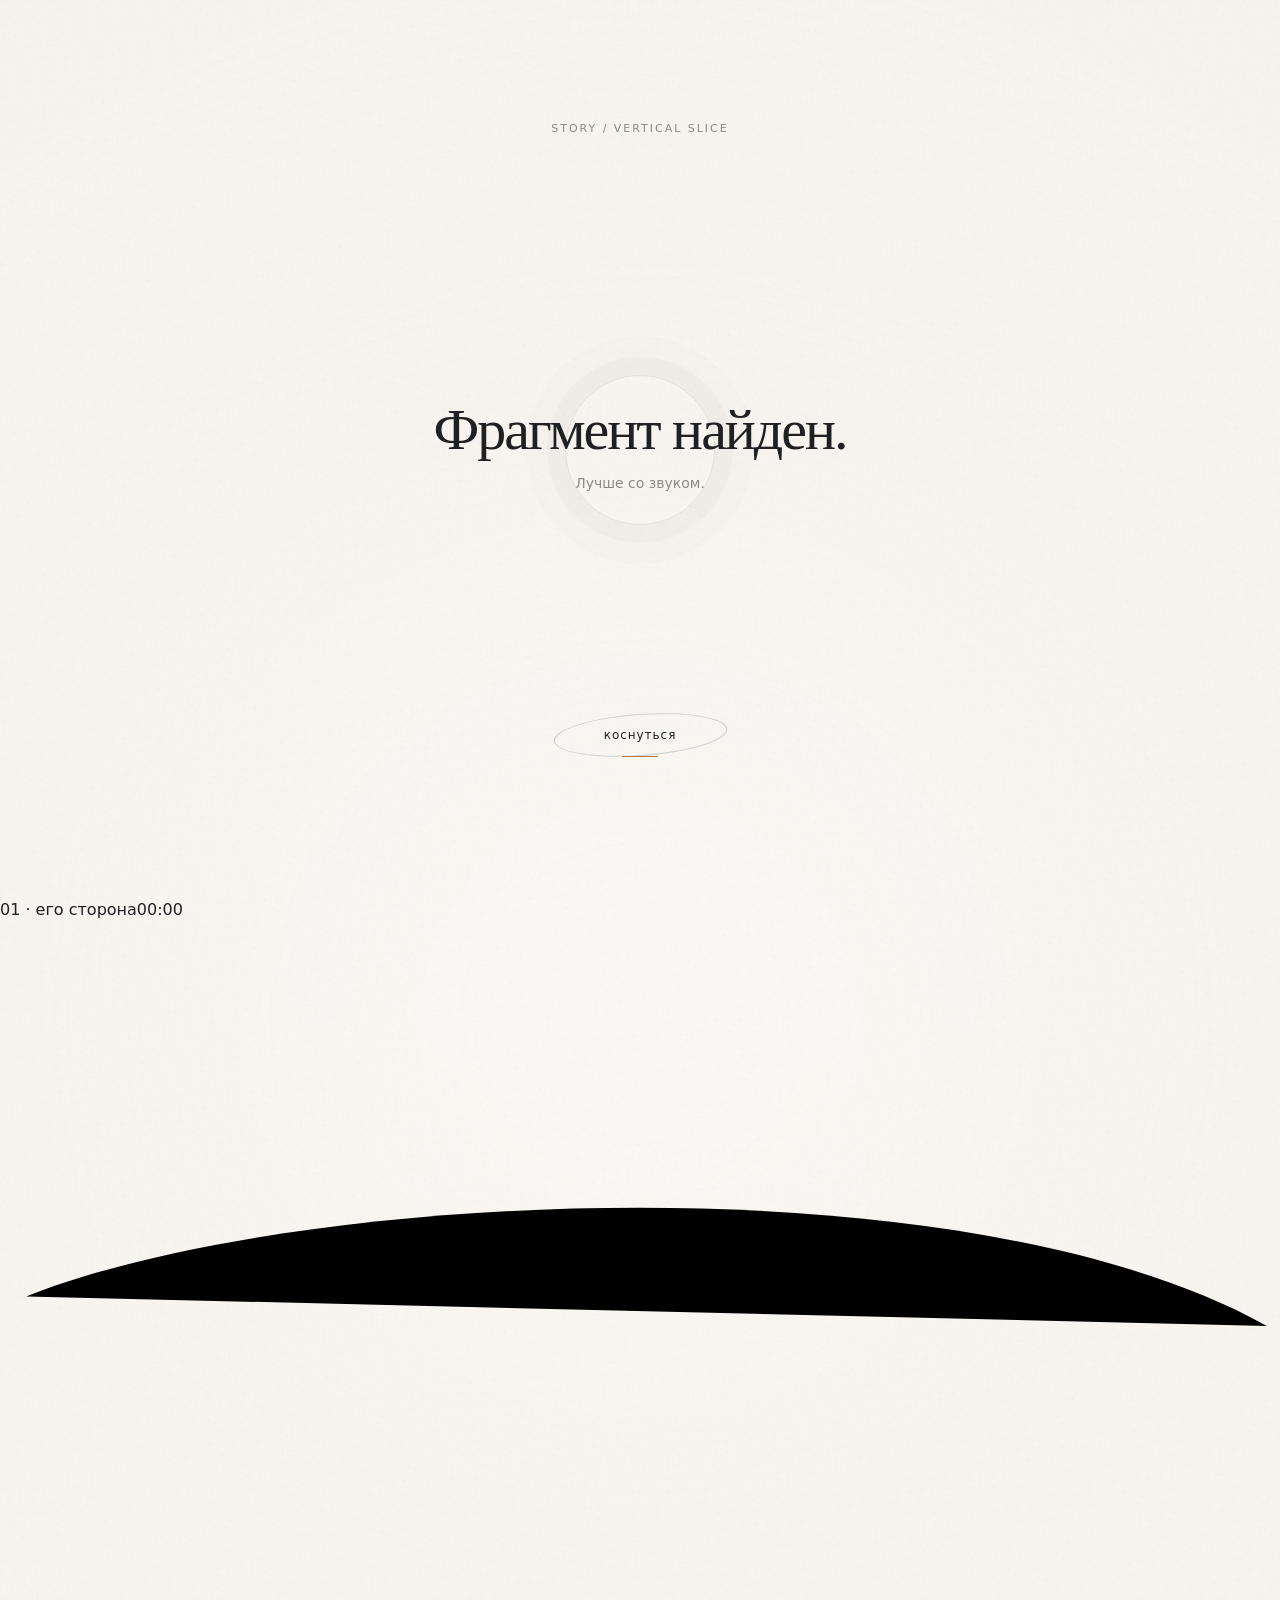
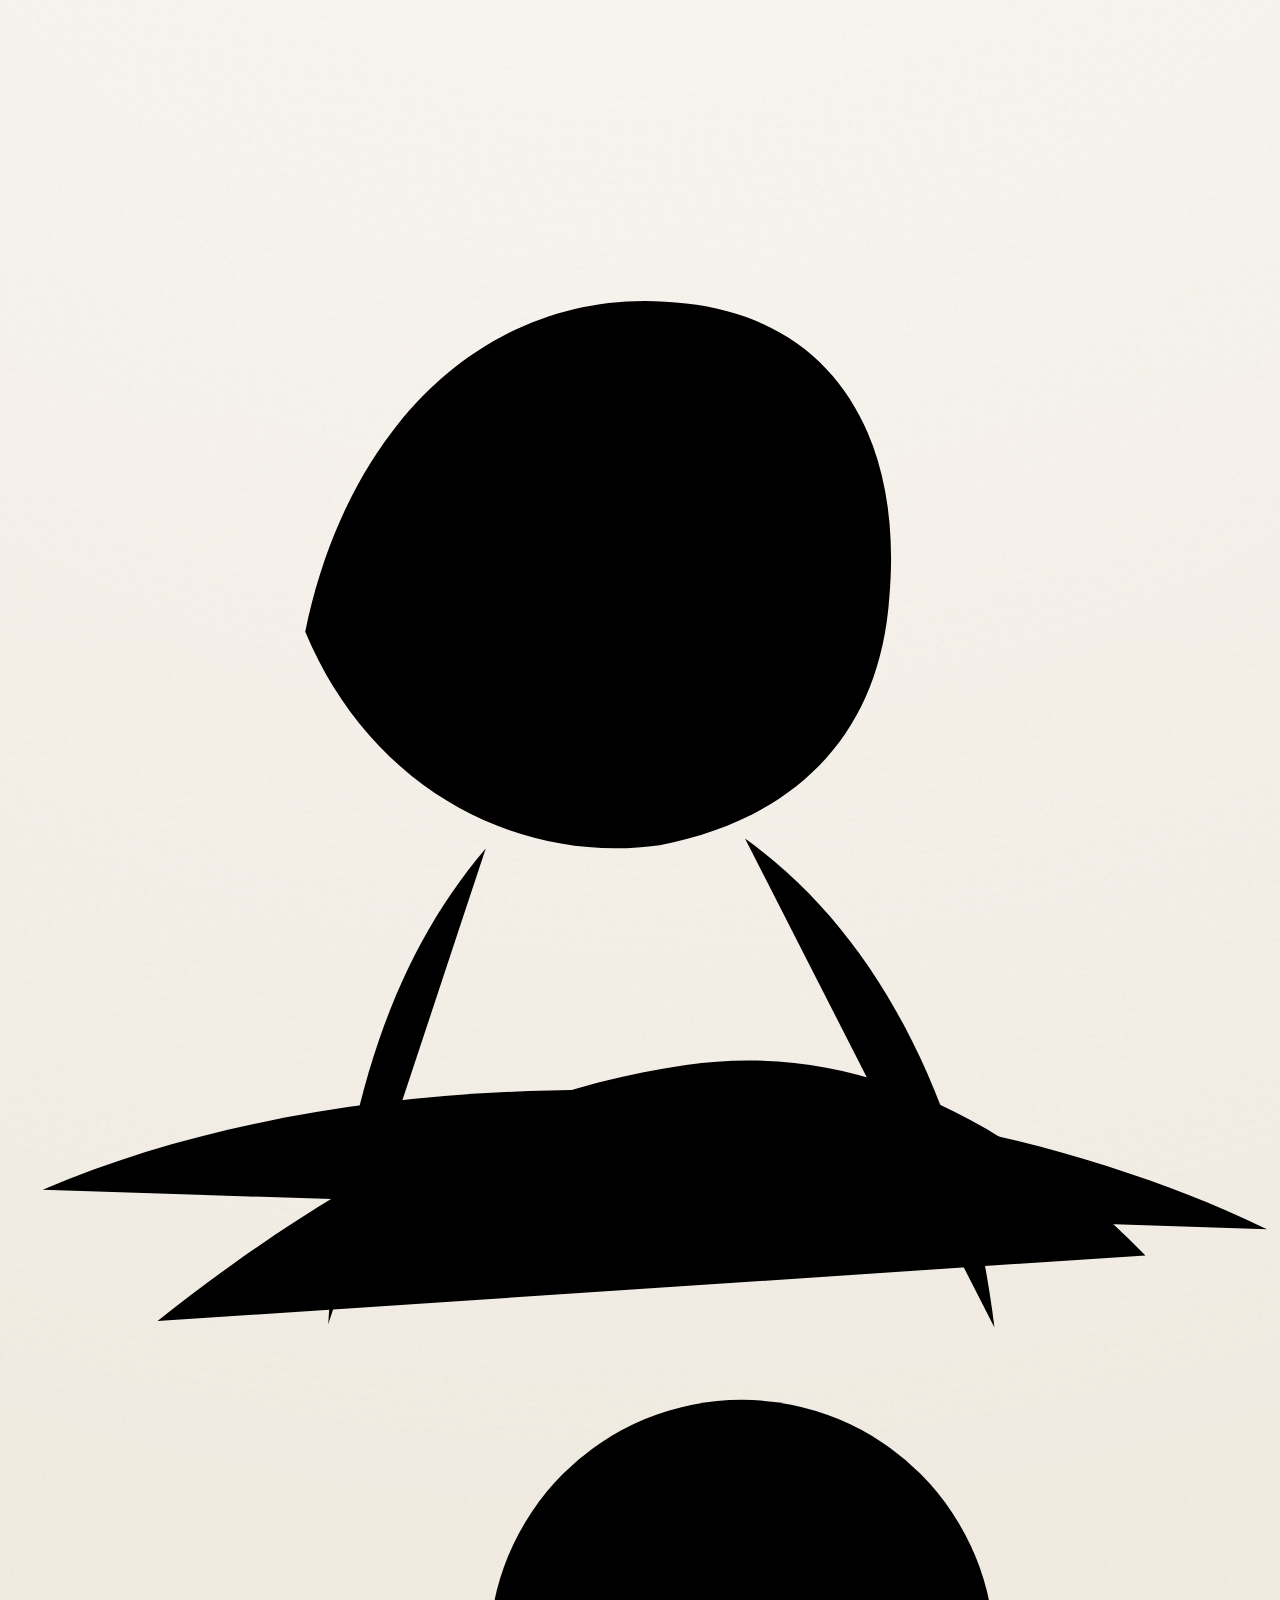
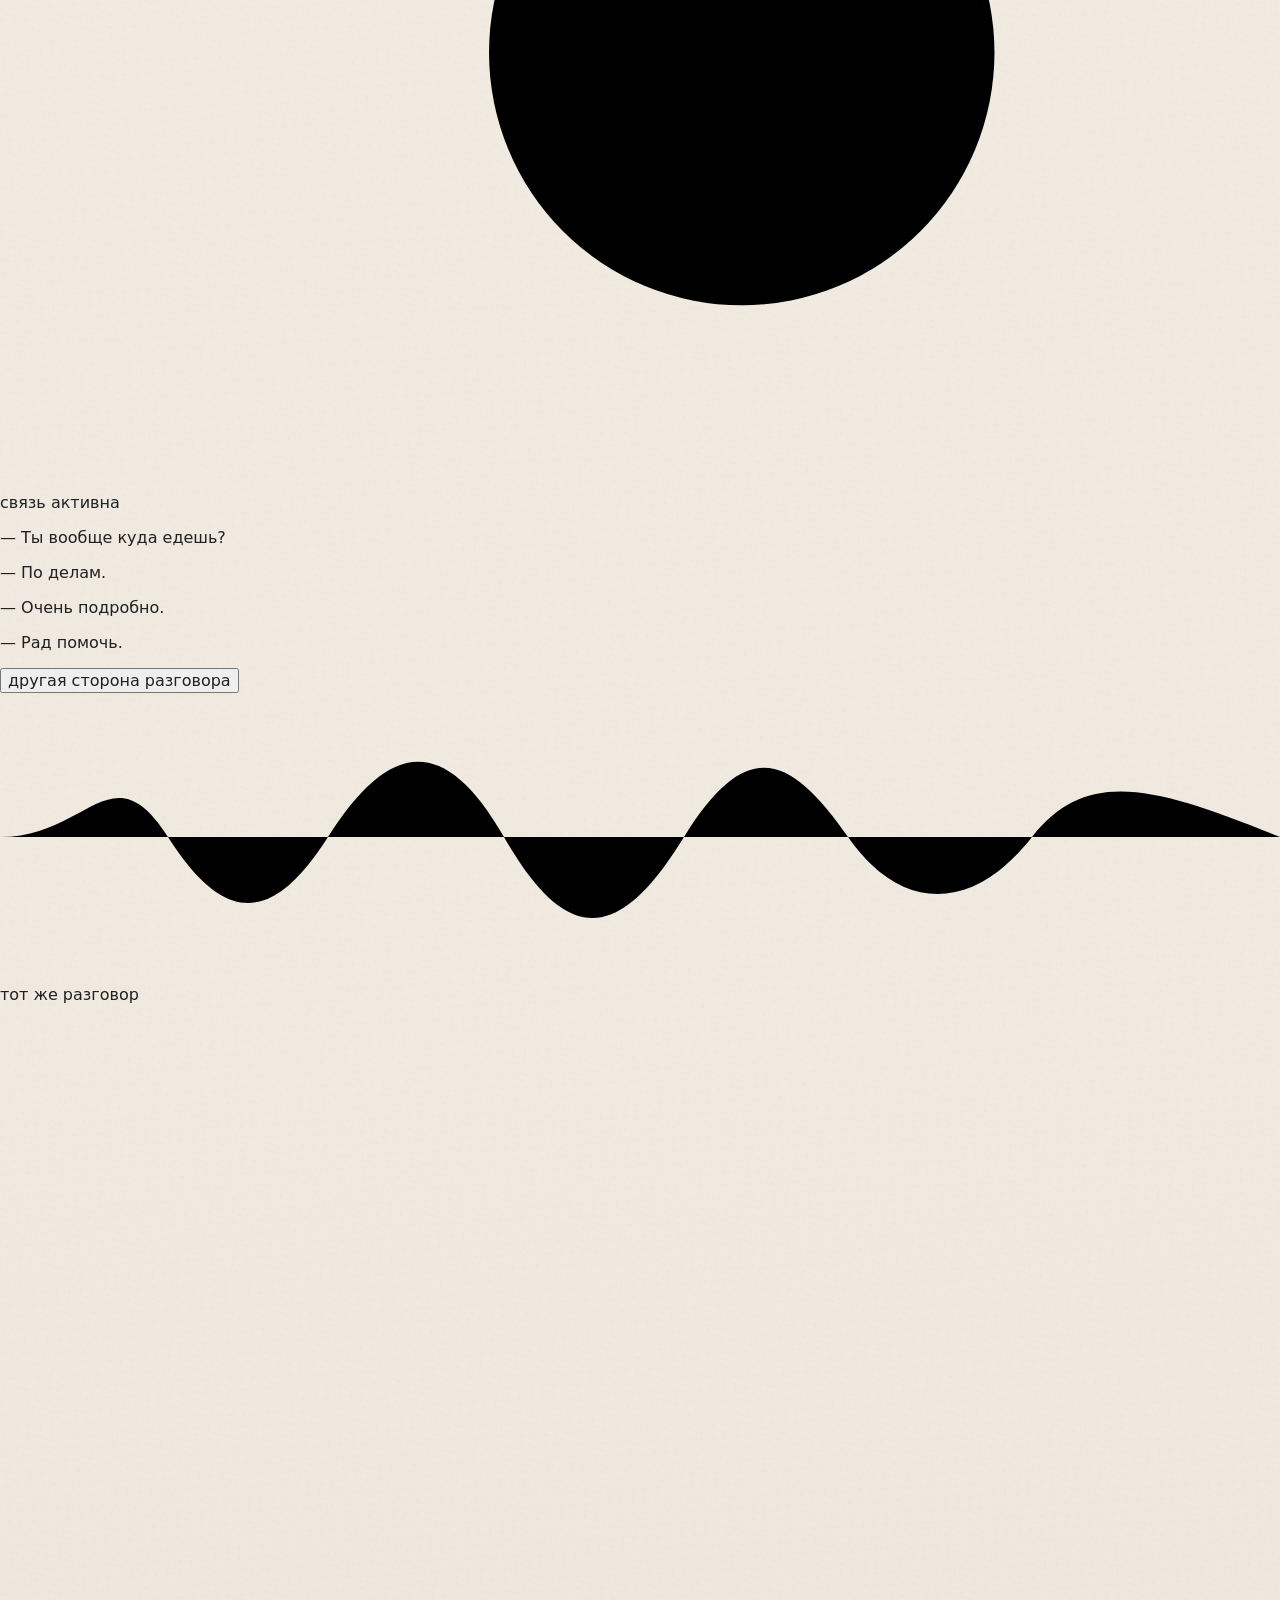
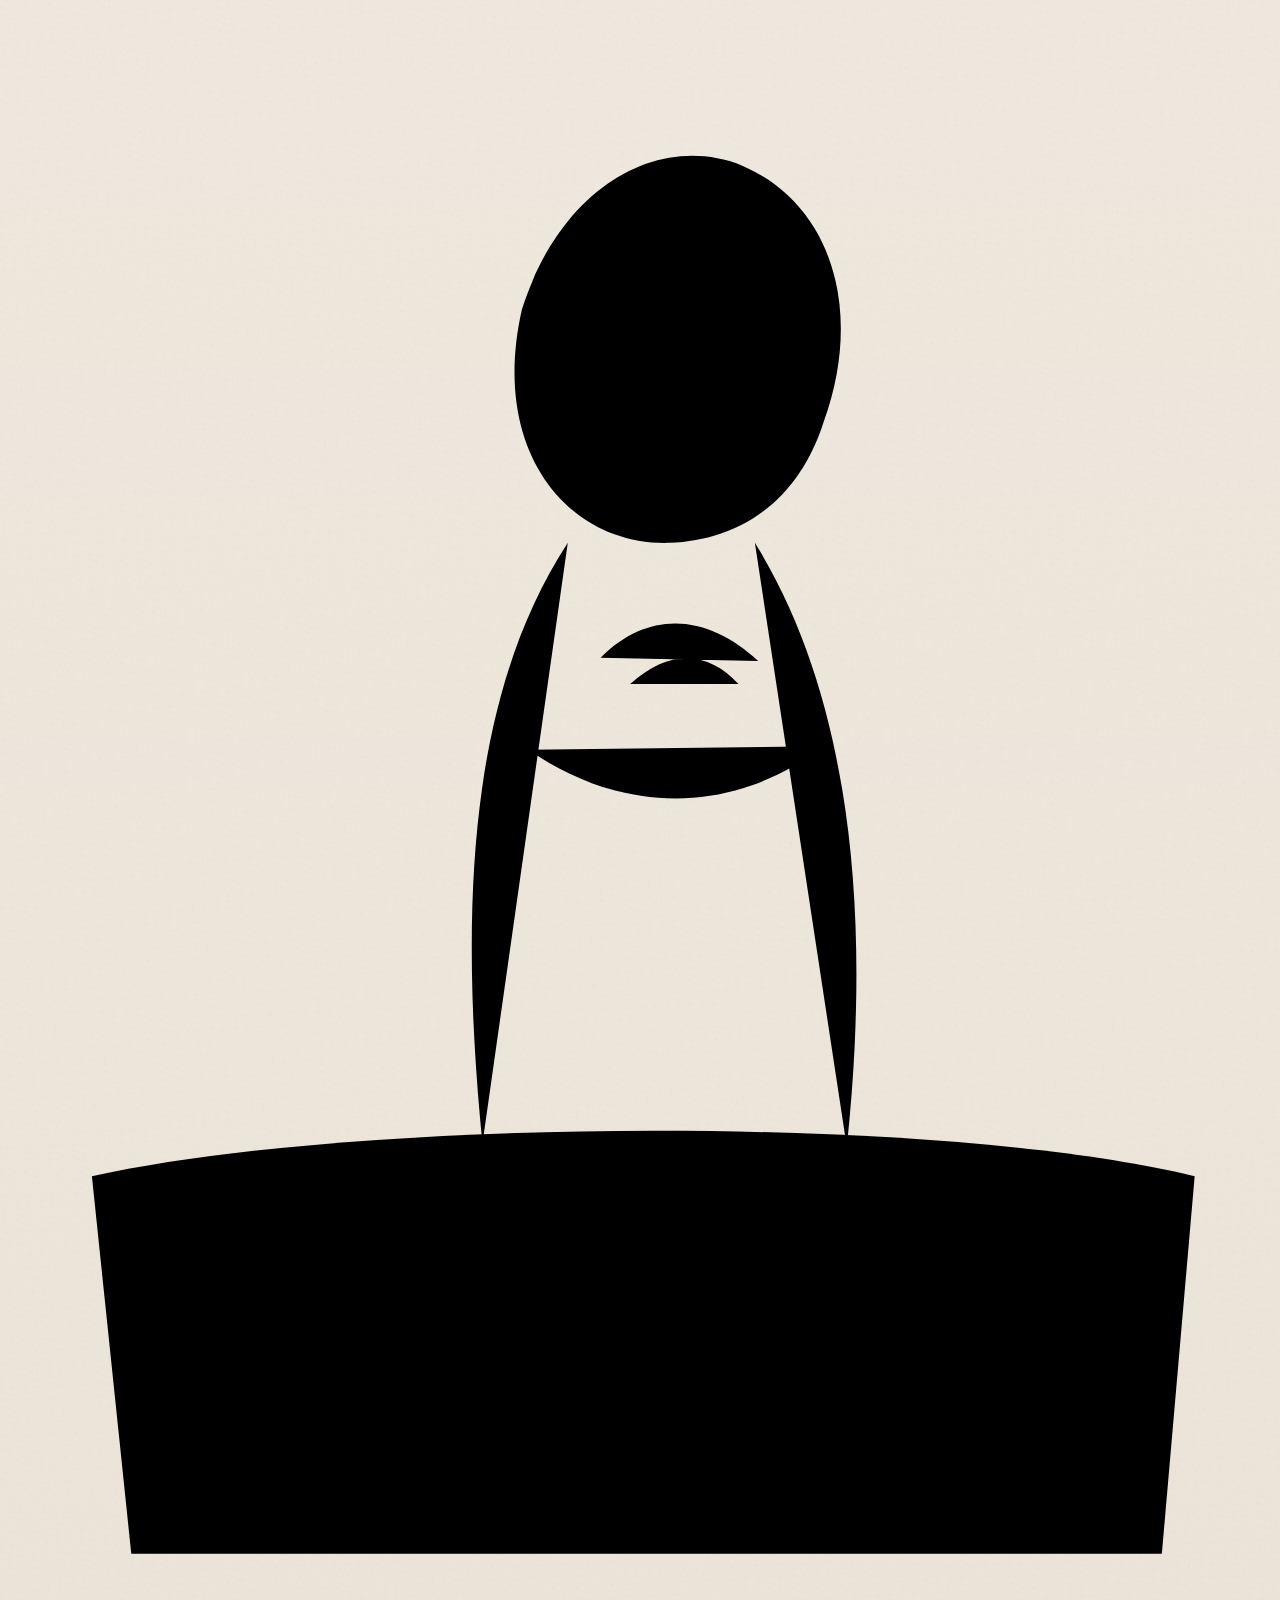
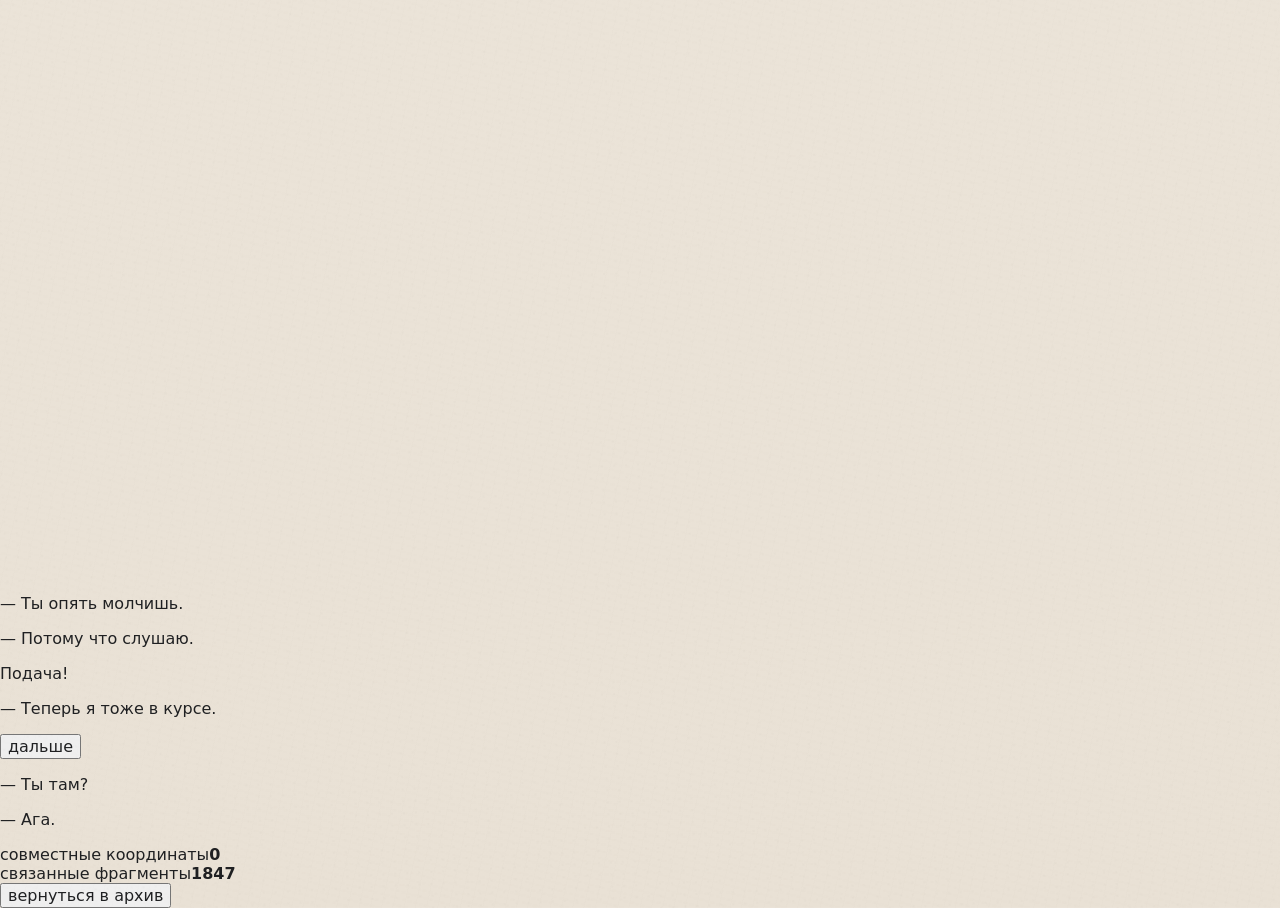
==== prototype/archive-v3.html @ 7a91d6fe "Add v3 vertical-slice structure" ====
<!doctype html>
<html lang="ru">
<head>
  <meta charset="utf-8" />
  <meta name="viewport" content="width=device-width,initial-scale=1,viewport-fit=cover,user-scalable=no" />
  <meta name="theme-color" content="#efe9df" />
  <meta name="robots" content="noindex,nofollow" />
  <title>Story — Vertical slice v3</title>
  <link rel="stylesheet" href="./archive-v1.css" />
  <link rel="stylesheet" href="./scene-v3.css" />
</head>
<body>
  <main class="experience" id="experience" data-phase="gate">
    <div class="paper-noise" aria-hidden="true"></div>

    <section class="gate" id="gate">
      <div class="gate-mark" aria-hidden="true"></div>
      <p class="gate-kicker">STORY / vertical slice</p>
      <h1>Фрагмент найден.</h1>
      <p class="gate-copy">Лучше со звуком.</p>
      <button class="start" id="start" type="button">коснуться</button>
    </section>

    <section class="archive" id="archive" aria-hidden="true">
      <header class="archive-head">
        <span class="chapter">архив / 001</span>
        <button id="soundToggle" class="sound-toggle" type="button" aria-label="Выключить звук">звук · вкл</button>
      </header>
      <div class="stage" id="stage">
        <div class="profile profile-a" data-profile="01"><div class="profile-orbit" aria-hidden="true"></div><div class="profile-core">01</div></div>
        <div class="profile profile-b" data-profile="02"><div class="profile-orbit" aria-hidden="true"></div><div class="profile-core">02</div></div>
        <svg class="connection-svg" viewBox="0 0 1000 1000" preserveAspectRatio="none" aria-hidden="true">
          <path class="connection-line" d="M 180 500 C 350 500 400 500 500 500" />
          <path class="connection-line" d="M 820 500 C 650 500 600 500 500 500" />
        </svg>
        <div class="fragment" id="fragment" role="button" tabindex="0" aria-label="Аудиофрагмент. Перетащите к одному из профилей.">
          <div class="fragment-index" id="fragmentIndex">fragment 0001</div>
          <svg class="wave" id="wave" viewBox="0 0 320 72" aria-hidden="true"></svg>
          <div class="fragment-meta"><span id="fragmentTime">00:18</span><span id="fragmentType">audio</span></div>
        </div>
        <div class="prompt" id="prompt">перетащите фрагмент</div>
        <div class="diagnostic" id="diagnostic" aria-live="polite"><div class="diagnostic-line" id="diagnosticMain"></div><div class="diagnostic-sub" id="diagnosticSub"></div></div>
        <aside class="future-fragment" id="futureFragment" aria-hidden="true"><span>1848</span><small>сегодня</small></aside>
      </div>
      <footer class="archive-foot"><span id="progressLabel">01 / 03</span><span class="hint">drag · listen · observe</span></footer>
    </section>

    <section class="story-shell" id="storyShell" aria-hidden="true">
      <div class="story-progress"><span id="storyLabel">01 · его сторона</span><span id="storyTimer">00:00</span></div>

      <article class="panel panel-car active" id="panelCar">
        <div class="scene-grain" aria-hidden="true"></div><div class="scene-vignette" aria-hidden="true"></div>
        <div class="car-world" aria-hidden="true">
          <div class="road-light rl-a"></div><div class="road-light rl-b"></div><div class="road-light rl-c"></div>
          <svg class="car-sketch" viewBox="0 0 390 844" preserveAspectRatio="none">
            <path class="soft" d="M8 115 C88 83 293 72 386 124"/>
            <path class="soft" d="M13 570 C120 524 283 532 386 582"/>
            <path class="line" d="M48 610 C111 560 161 539 209 532 C256 525 304 544 349 590"/>
            <circle class="line" cx="226" cy="711" r="77"/>
            <path class="line" d="M154 710 C195 681 252 683 300 717"/>
            <path class="figure" d="M93 400 C107 332 154 293 209 300 C255 305 275 342 271 389 C268 435 238 458 201 465 C158 471 113 448 93 400 Z"/>
            <path class="figure" d="M148 466 C119 500 104 546 100 611"/>
            <path class="figure" d="M227 463 C269 493 295 547 303 612"/>
          </svg>
        </div>
        <div class="call-pill"><i></i><span>связь активна</span></div>
        <div class="dialogue car-dialogue">
          <p data-at="900">— Ты вообще куда едешь?</p>
          <p class="reply" data-at="2500">— По делам.</p>
          <p data-at="4200">— Очень подробно.</p>
          <p class="reply" data-at="5900">— Рад помочь.</p>
        </div>
        <button class="scene-next" id="toRestaurant" type="button">другая сторона разговора</button>
      </article>

      <article class="panel panel-bridge" id="panelBridge" aria-hidden="true">
        <div class="bridge-line"></div>
        <svg class="bridge-wave" viewBox="0 0 320 72" aria-hidden="true"><path d="M0 36 C22 36 28 14 42 36 S68 58 82 36 110 8 126 36 155 62 171 36 198 16 212 36 244 54 258 36 290 24 320 36"/></svg>
        <span>тот же разговор</span>
      </article>

      <article class="panel panel-restaurant" id="panelRestaurant" aria-hidden="true">
        <div class="scene-grain" aria-hidden="true"></div><div class="scene-vignette" aria-hidden="true"></div>
        <div class="restaurant-world" aria-hidden="true">
          <div class="warm-lamp l1"></div><div class="warm-lamp l2"></div><div class="steam s1"></div><div class="steam s2"></div>
          <svg class="restaurant-sketch" viewBox="0 0 390 844" preserveAspectRatio="none">
            <path class="soft" d="M18 170 H372 M34 235 H350 M28 518 H360 M55 620 H335"/>
            <path class="soft" d="M71 170 V620 M318 170 V620"/>
            <path class="counter" d="M28 540 C109 522 286 521 364 540 L354 655 H40 Z"/>
            <path class="figure" d="M159 276 C171 238 201 222 226 232 C254 244 263 277 251 310 C244 332 228 346 204 347 C174 348 149 320 159 276 Z"/>
            <path class="figure" d="M173 347 C145 390 139 450 147 530 M230 347 C258 392 266 456 258 531"/>
            <path class="figure" d="M161 410 C190 430 223 430 251 409"/>
            <path class="tattoo" d="M183 382 C198 367 216 369 231 383 M192 390 C204 379 216 380 225 390"/>
          </svg>
        </div>
        <div class="dialogue restaurant-dialogue">
          <p data-at="900">— Ты опять молчишь.</p>
          <p class="reply" data-at="2600">— Потому что слушаю.</p>
          <p class="aside" data-at="4400">Подача!</p>
          <p class="reply" data-at="5750">— Теперь я тоже в курсе.</p>
        </div>
        <button class="scene-next" id="toSilence" type="button">дальше</button>
      </article>

      <article class="panel panel-silence" id="panelSilence" aria-hidden="true">
        <div class="silence-split"><div class="silence-left"></div><div class="silence-right"></div></div>
        <div class="silence-copy"><p id="silenceA">— Ты там?</p><p id="silenceB">— Ага.</p></div>
      </article>

      <article class="panel panel-return" id="panelReturn" aria-hidden="true">
        <div class="return-copy"><span>совместные координаты</span><strong>0</strong></div>
        <div class="return-copy second"><span>связанные фрагменты</span><strong>1847</strong></div>
        <button class="return-archive" id="finishSlice" type="button">вернуться в архив</button>
      </article>
    </section>
  </main>

  <script src="./archive-v1.js"></script>
  <script src="./scene-v3.js"></script>
</body>
</html>
---- prototype/archive-v1.css ----
:root{
  --paper:#efe9df;
  --paper-deep:#e4dccf;
  --ink:#1f2022;
  --graphite:#5f5f5b;
  --muted:#8d897f;
  --warm:#b7773f;
  --warm-soft:#d8b08a;
  --hairline:rgba(31,32,34,.18);
  --shadow:rgba(43,37,31,.12);
}
*{box-sizing:border-box}
html,body{margin:0;min-height:100%;background:var(--paper);color:var(--ink);font-family:Inter,ui-sans-serif,system-ui,-apple-system,BlinkMacSystemFont,"Segoe UI",sans-serif}
body{overscroll-behavior:none}
button{font:inherit;color:inherit}
.experience{position:relative;min-height:100svh;overflow:hidden;background:
 radial-gradient(circle at 50% 14%,rgba(255,255,255,.58),transparent 34%),
 linear-gradient(180deg,#f3eee6 0%,var(--paper) 60%,#e9e1d5 100%)}
.paper-noise{position:absolute;inset:0;pointer-events:none;opacity:.34;mix-blend-mode:multiply;background-image:
 repeating-linear-gradient(15deg,rgba(47,43,38,.018) 0 1px,transparent 1px 7px),
 repeating-linear-gradient(102deg,rgba(47,43,38,.012) 0 1px,transparent 1px 11px)}
.paper-noise::after{content:"";position:absolute;inset:-20%;background:radial-gradient(circle,rgba(31,32,34,.035) 0 1px,transparent 1.3px);background-size:12px 12px;transform:rotate(-3deg)}
.gate,.archive{position:relative;z-index:1;min-height:100svh}
.gate{display:grid;place-items:center;text-align:center;padding:32px}
.gate>*{grid-column:1;grid-row:1}
.gate-kicker{align-self:start;margin-top:10vh;font-size:11px;letter-spacing:.18em;text-transform:uppercase;color:var(--muted)}
.gate h1{margin:-42px 0 0;font-family:Georgia,"Times New Roman",serif;font-weight:400;font-size:clamp(34px,9vw,58px);letter-spacing:-.035em}
.gate-copy{margin-top:80px;color:var(--muted);font-size:14px}
.start{align-self:end;margin-bottom:12vh;border:0;background:none;padding:18px 28px;cursor:pointer;text-transform:lowercase;letter-spacing:.08em;font-size:12px;position:relative}
.start::before{content:"";position:absolute;inset:4px -8px;border:1px solid var(--hairline);border-radius:50%;transform:rotate(-4deg) scaleX(1.2)}
.start::after{content:"";position:absolute;left:50%;bottom:3px;width:36px;height:1px;background:var(--warm);transform:translateX(-50%)}
.gate-mark{width:150px;height:150px;border:1px solid rgba(31,32,34,.1);border-radius:50%;box-shadow:0 0 0 18px rgba(31,32,34,.018),0 0 0 39px rgba(31,32,34,.012)}
.archive{display:none;padding:calc(18px + env(safe-area-inset-top)) 18px calc(18px + env(safe-area-inset-bottom))}
.experience[data-phase="archive"] .gate{display:none}.experience[data-phase="archive"] .archive{display:grid;grid-template-rows:auto 1fr auto}
.archive-head,.archive-foot{display:flex;justify-content:space-between;align-items:center;font-size:10px;letter-spacing:.12em;text-transform:uppercase;color:var(--muted)}
.sound-toggle{border:0;background:transparent;padding:8px 0;cursor:pointer;color:inherit}
.stage{position:relative;min-height:0}
.profile{position:absolute;top:46%;width:86px;height:86px;transform:translateY(-50%);display:grid;place-items:center;z-index:4;transition:transform .45s cubic-bezier(.2,.8,.2,1),opacity .4s}
.profile-a{left:2%}.profile-b{right:2%}
.profile-orbit{position:absolute;inset:0;border-radius:50%;border:1px solid rgba(31,32,34,.2);transform:rotate(-8deg)}
.profile-orbit::before,.profile-orbit::after{content:"";position:absolute;border-radius:50%;border:1px solid rgba(31,32,34,.08)}
.profile-orbit::before{inset:8px -6px 5px 3px;transform:rotate(17deg)}
.profile-orbit::after{inset:-5px 6px 7px -2px;transform:rotate(-22deg)}
.profile-core{width:54px;height:54px;border-radius:50%;display:grid;place-items:center;border:1px solid rgba(31,32,34,.3);background:rgba(255,255,255,.22);font-family:Georgia,serif;font-size:18px;box-shadow:inset 0 0 30px rgba(31,32,34,.035)}
.profile.match .profile-orbit{border-color:rgba(183,119,63,.55);box-shadow:0 0 32px rgba(183,119,63,.12)}
.connection-svg{position:absolute;inset:0;width:100%;height:100%;z-index:1;pointer-events:none;opacity:0;transition:opacity .6s}
.connection-line{fill:none;stroke:rgba(31,32,34,.35);stroke-width:1.25;stroke-dasharray:5 8;vector-effect:non-scaling-stroke}
.stage.connected .connection-svg{opacity:1}
.fragment{position:absolute;left:50%;top:46%;width:min(58vw,270px);transform:translate(-50%,-50%);z-index:5;padding:16px 16px 12px;border:1px solid rgba(31,32,34,.2);background:rgba(246,242,235,.68);box-shadow:0 14px 34px var(--shadow);backdrop-filter:blur(8px);touch-action:none;cursor:grab;user-select:none;transition:box-shadow .25s,filter .25s}
.fragment::before,.fragment::after{content:"";position:absolute;pointer-events:none;border:1px solid rgba(31,32,34,.08)}
.fragment::before{inset:-4px 3px 2px -3px;transform:rotate(-.7deg)}
.fragment::after{inset:2px -5px -4px 4px;transform:rotate(.5deg)}
.fragment.dragging{cursor:grabbing;box-shadow:0 18px 44px rgba(43,37,31,.19)}
.fragment.unresolved{box-shadow:0 0 0 1px rgba(183,119,63,.28),0 16px 42px rgba(183,119,63,.11)}
.fragment-index{font-family:Georgia,serif;font-style:italic;font-size:11px;color:var(--graphite);margin-bottom:8px}
.wave{display:block;width:100%;height:62px;overflow:visible}
.wave line{stroke:var(--ink);stroke-width:1;opacity:.78}
.wave line.hot{stroke:var(--warm);opacity:.9}
.fragment-meta{display:flex;justify-content:space-between;font-size:9px;letter-spacing:.11em;text-transform:uppercase;color:var(--muted);margin-top:2px}
.prompt{position:absolute;left:50%;top:68%;transform:translateX(-50%);font-family:Georgia,serif;font-style:italic;font-size:12px;color:var(--muted);white-space:nowrap;transition:opacity .35s}
.diagnostic{position:absolute;left:50%;top:69%;transform:translateX(-50%);width:84%;text-align:center;opacity:0;pointer-events:none;transition:opacity .5s,transform .5s}
.diagnostic.show{opacity:1;transform:translate(-50%,-4px)}
.diagnostic-line{font-family:Georgia,serif;font-size:20px;letter-spacing:-.02em}
.diagnostic-sub{margin-top:9px;font-size:10px;letter-spacing:.12em;text-transform:uppercase;color:var(--muted)}
.future-fragment{position:absolute;right:6%;top:12%;display:flex;flex-direction:column;gap:2px;opacity:0;color:var(--muted);font-family:Georgia,serif;transform:translateY(6px);transition:opacity .7s,transform .7s}
.future-fragment span{font-size:16px}.future-fragment small{font-family:inherit;font-style:italic;font-size:9px}
.future-fragment.peek{opacity:.58;transform:none}
.archive-foot{padding-top:10px;border-top:1px solid rgba(31,32,34,.08)}
.hint{text-transform:none;font-family:Georgia,serif;font-style:italic;letter-spacing:.02em}
@media (min-width:700px){
  .archive{max-width:520px;margin:auto;border-left:1px solid rgba(31,32,34,.08);border-right:1px solid rgba(31,32,34,.08)}
  .profile-a{left:5%}.profile-b{right:5%}
}
@media (prefers-reduced-motion:reduce){*{scroll-behavior:auto!important}.profile,.fragment,.diagnostic,.future-fragment{transition-duration:.01ms!important}}
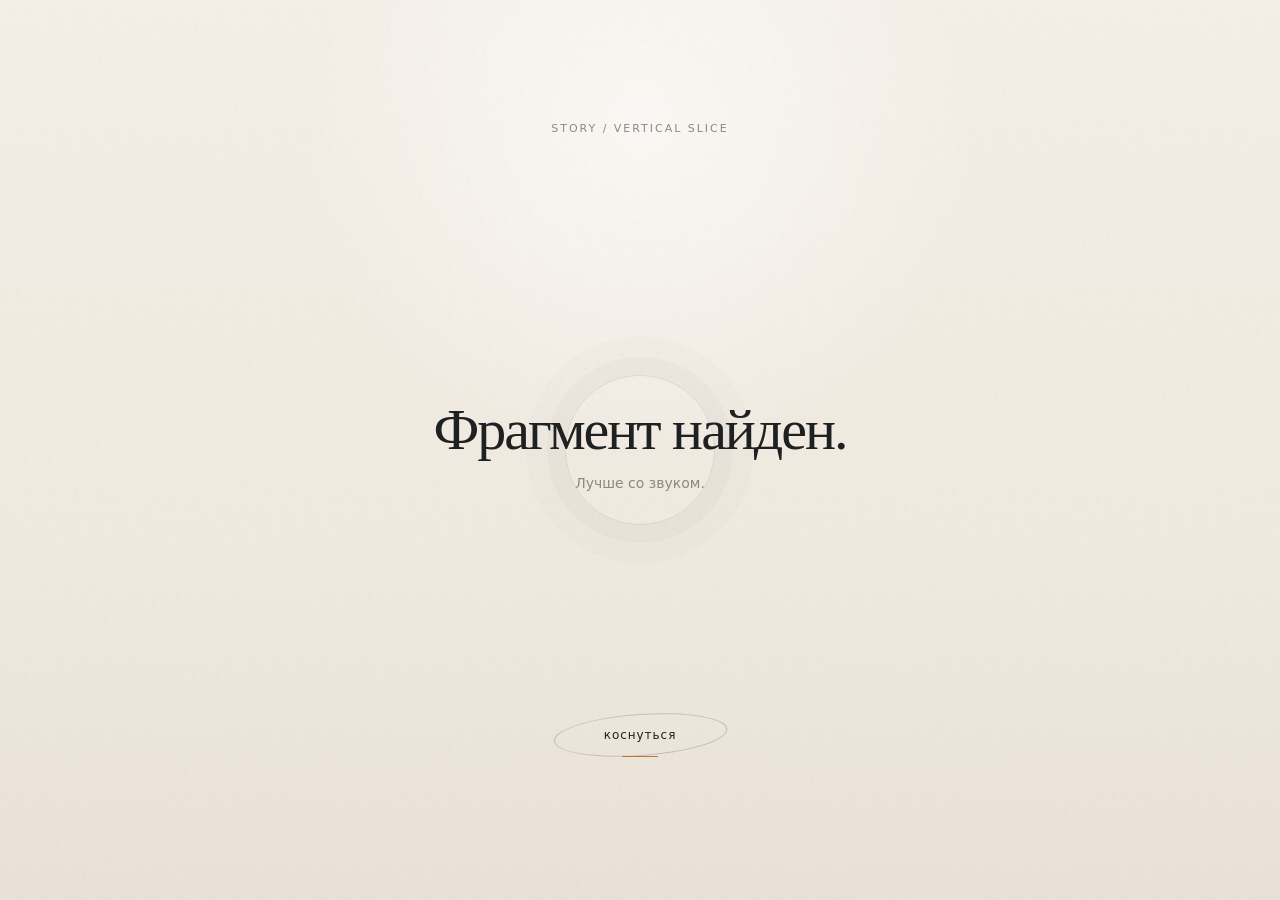
==== commit c8697848: "Wire v3 archive flow into vertical slice" ====
--- a/prototype/archive-v3.html
+++ b/prototype/archive-v3.html
@@ -115,7 +115,7 @@
     </section>
   </main>
 
-  <script src="./archive-v1.js"></script>
+  <script src="./archive-v3.js"></script>
   <script src="./scene-v3.js"></script>
 </body>
 </html>
--- a/prototype/scene-v3.css
+++ b/prototype/scene-v3.css
@@ -0,0 +1 @@
+.story-shell{display:none;position:relative;min-height:100svh;overflow:hidden;background:#111;color:#eee9df}.experience[data-phase="story"] .gate,.experience[data-phase="story"] .archive{display:none}.experience[data-phase="story"] .story-shell{display:block}.story-progress{position:absolute;z-index:30;top:calc(16px + env(safe-area-inset-top));left:18px;right:18px;display:flex;justify-content:space-between;color:rgba(238,233,223,.55);font-size:10px;letter-spacing:.12em;text-transform:uppercase}.panel{position:absolute;inset:0;opacity:0;pointer-events:none;transition:opacity .7s ease,transform .8s cubic-bezier(.2,.8,.2,1);transform:scale(1.015)}.panel.active{opacity:1;pointer-events:auto;transform:scale(1)}.scene-grain,.scene-vignette{position:absolute;inset:0;pointer-events:none}.scene-grain{z-index:8;opacity:.2;mix-blend-mode:screen;background-image:repeating-linear-gradient(12deg,rgba(255,255,255,.024) 0 1px,transparent 1px 6px),repeating-linear-gradient(103deg,rgba(255,255,255,.016) 0 1px,transparent 1px 9px)}.scene-vignette{z-index:9;background:radial-gradient(circle at 50% 40%,transparent 28%,rgba(0,0,0,.18) 65%,rgba(0,0,0,.6) 100%)}.car-world,.restaurant-world{position:absolute;inset:-4%;overflow:hidden}.car-world{background:radial-gradient(circle at 70% 18%,rgba(184,120,66,.13),transparent 28%),linear-gradient(180deg,#0d1012,#151515 52%,#0a0b0c);animation:cameraCar 10s ease-in-out forwards}.restaurant-world{background:radial-gradient(circle at 48% 25%,rgba(190,119,60,.19),transparent 30%),linear-gradient(180deg,#1a1714,#181513 52%,#100f0e);animation:cameraRestaurant 10s ease-in-out forwards}.car-sketch,.restaurant-sketch{position:absolute;inset:0;width:100%;height:100%}.line,.soft,.figure,.counter,.tattoo{fill:none;stroke-linecap:round;stroke-linejoin:round}.line{stroke:rgba(236,229,217,.34);stroke-width:1.05;stroke-dasharray:2 3}.soft{stroke:rgba(236,229,217,.12);stroke-width:.8;stroke-dasharray:1 5}.figure{stroke:rgba(236,229,217,.5);stroke-width:1.2}.counter{stroke:rgba(236,229,217,.22);stroke-width:1}.tattoo{stroke:rgba(210,176,141,.48);stroke-width:.9}.road-light,.warm-lamp{position:absolute;border-radius:50%;background:#e0aa72;box-shadow:0 0 16px 5px rgba(224,170,114,.26)}.road-light{width:4px;height:4px}.rl-a{left:16%;top:24%;animation:roadA 4.7s linear infinite}.rl-b{right:13%;top:30%;animation:roadB 6s linear infinite}.rl-c{left:73%;top:18%;opacity:.45;animation:roadC 5.2s linear infinite}.warm-lamp{width:7px;height:7px;opacity:.65}.l1{left:19%;top:18%;animation:lampPulse 3.2s ease-in-out infinite}.l2{right:21%;top:23%;animation:lampPulse 4.1s ease-in-out infinite reverse}.steam{position:absolute;width:48px;height:120px;border-radius:50%;filter:blur(12px);background:linear-gradient(180deg,rgba(255,255,255,.1),transparent);opacity:.18;animation:steamRise 5s ease-in-out infinite}.s1{left:24%;bottom:25%}.s2{right:18%;bottom:28%;animation-delay:1.3s}.call-pill{position:absolute;z-index:12;left:18px;top:16%;display:flex;align-items:center;gap:8px;color:rgba(236,230,220,.55);font-size:10px;letter-spacing:.08em}.call-pill i{width:7px;height:7px;border-radius:50%;border:1px solid rgba(216,176,138,.8);box-shadow:0 0 0 5px rgba(183,119,63,.06),0 0 18px rgba(183,119,63,.2);animation:pulse 2.4s ease-in-out infinite}.dialogue{position:absolute;z-index:14;left:18px;right:18px;bottom:20%;display:flex;flex-direction:column;gap:10px}.dialogue p{margin:0;max-width:79%;font-family:Georgia,"Times New Roman",serif;font-size:clamp(19px,5.1vw,24px);line-height:1.16;letter-spacing:-.02em;color:#efe8dd;opacity:0;transform:translateY(8px);transition:opacity .5s,transform .5s;text-shadow:0 2px 15px rgba(0,0,0,.3)}.dialogue p.show{opacity:1;transform:none}.dialogue .reply{align-self:flex-end;text-align:right;color:#d7ad82}.dialogue .aside{font-size:clamp(18px,4.7vw,22px);color:#e5b37e;font-style:italic}.scene-next{position:absolute;z-index:16;left:18px;right:18px;bottom:calc(20px + env(safe-area-inset-bottom));border:0;border-top:1px solid rgba(236,230,220,.13);background:none;color:#d8b08a;padding:16px 0 2px;text-align:right;text-transform:lowercase;letter-spacing:.08em;font-size:11px;opacity:0;pointer-events:none;transition:opacity .5s}.panel.ready .scene-next{opacity:1;pointer-events:auto}.panel-bridge{display:grid;place-items:center;background:linear-gradient(180deg,#121110,#171411)}.bridge-line{position:absolute;left:12%;right:12%;top:50%;height:1px;background:linear-gradient(90deg,transparent,rgba(216,176,138,.25),rgba(216,176,138,.65),rgba(216,176,138,.25),transparent)}.bridge-wave{position:relative;z-index:2;width:62%;max-width:340px}.bridge-wave path{fill:none;stroke:#d8b08a;stroke-width:1.1;stroke-dasharray:520;stroke-dashoffset:520;animation:drawWave 1.5s ease forwards}.panel-bridge span{position:absolute;top:58%;font-family:Georgia,serif;font-style:italic;color:rgba(236,230,220,.5);font-size:12px}.panel-silence{background:#111}.silence-split{position:absolute;inset:0;display:grid;grid-template-columns:1fr 1fr}.silence-left{background:radial-gradient(circle at 70% 36%,rgba(177,118,72,.08),transparent 30%),linear-gradient(180deg,#0f1214,#111)}.silence-right{background:radial-gradient(circle at 30% 36%,rgba(177,118,72,.1),transparent 30%),linear-gradient(180deg,#171412,#111)}.silence-split::after{content:"";position:absolute;left:50%;top:16%;bottom:16%;width:1px;background:rgba(238,233,223,.08)}.silence-copy{position:absolute;z-index:4;left:18px;right:18px;top:50%;transform:translateY(-50%);display:flex;justify-content:space-between;gap:16px}.silence-copy p{margin:0;font-family:Georgia,serif;font-size:clamp(24px,6vw,30px);opacity:0;transition:opacity .9s}.silence-copy p:last-child{color:#d8b08a;text-align:right}.silence-copy p.show{opacity:1}.panel-return{display:grid;place-items:center;background:radial-gradient(circle at 50% 45%,rgba(183,119,63,.08),transparent 30%),#111}.return-copy{position:absolute;top:33%;left:50%;transform:translateX(-50%);display:flex;flex-direction:column;align-items:center;gap:8px;opacity:0;transition:opacity .7s,transform .7s}.return-copy.second{top:52%}.return-copy.show{opacity:1;transform:translate(-50%,-5px)}.return-copy span{font-size:10px;letter-spacing:.13em;text-transform:uppercase;color:rgba(238,233,223,.46);white-space:nowrap}.return-copy strong{font-family:Georgia,serif;font-size:58px;font-weight:400;color:#eee9df;letter-spacing:-.04em}.return-archive{position:absolute;bottom:calc(42px + env(safe-area-inset-bottom));border:0;background:none;color:#d8b08a;font-size:11px;letter-spacing:.1em;text-transform:lowercase;opacity:0;pointer-events:none;transition:opacity .6s}.panel-return.ready .return-archive{opacity:1;pointer-events:auto}.fragment.enterable{animation:fragBreath 1.9s ease-in-out infinite;cursor:pointer}@keyframes cameraCar{from{transform:scale(1.03)}to{transform:scale(1.07) translate(-.8%,.2%)}}@keyframes cameraRestaurant{from{transform:scale(1.025)}to{transform:scale(1.06) translate(.5%,-.2%)}}@keyframes roadA{0%{transform:translate(-30px,0);opacity:0}20%{opacity:.7}100%{transform:translate(95px,42px);opacity:0}}@keyframes roadB{0%{transform:translate(20px,0);opacity:0}25%{opacity:.6}100%{transform:translate(-130px,64px);opacity:0}}@keyframes roadC{0%{opacity:0}25%{opacity:.45}100%{transform:translate(-70px,36px);opacity:0}}@keyframes lampPulse{0%,100%{opacity:.4;transform:scale(.9)}50%{opacity:.8;transform:scale(1.12)}}@keyframes steamRise{0%{transform:translateY(25px) scale(.85);opacity:0}30%{opacity:.2}100%{transform:translateY(-65px) scale(1.15);opacity:0}}@keyframes pulse{0%,100%{opacity:.55;transform:scale(.9)}50%{opacity:1;transform:scale(1.08)}}@keyframes drawWave{to{stroke-dashoffset:0}}@keyframes fragBreath{0%,100%{filter:brightness(1);box-shadow:0 0 0 1px rgba(183,119,63,.25),0 14px 34px var(--shadow)}50%{filter:brightness(1.04);box-shadow:0 0 0 1px rgba(183,119,63,.45),0 0 36px rgba(183,119,63,.16)}}@media (min-width:700px){.story-shell{max-width:520px;margin:auto;border-left:1px solid rgba(255,255,255,.06);border-right:1px solid rgba(255,255,255,.06)}}@media (prefers-reduced-motion:reduce){.car-world,.restaurant-world,.road-light,.warm-lamp,.steam,.call-pill i,.fragment.enterable,.bridge-wave path{animation:none!important}.dialogue p,.scene-next,.return-copy,.return-archive,.silence-copy p{transition-duration:.01ms!important}}
